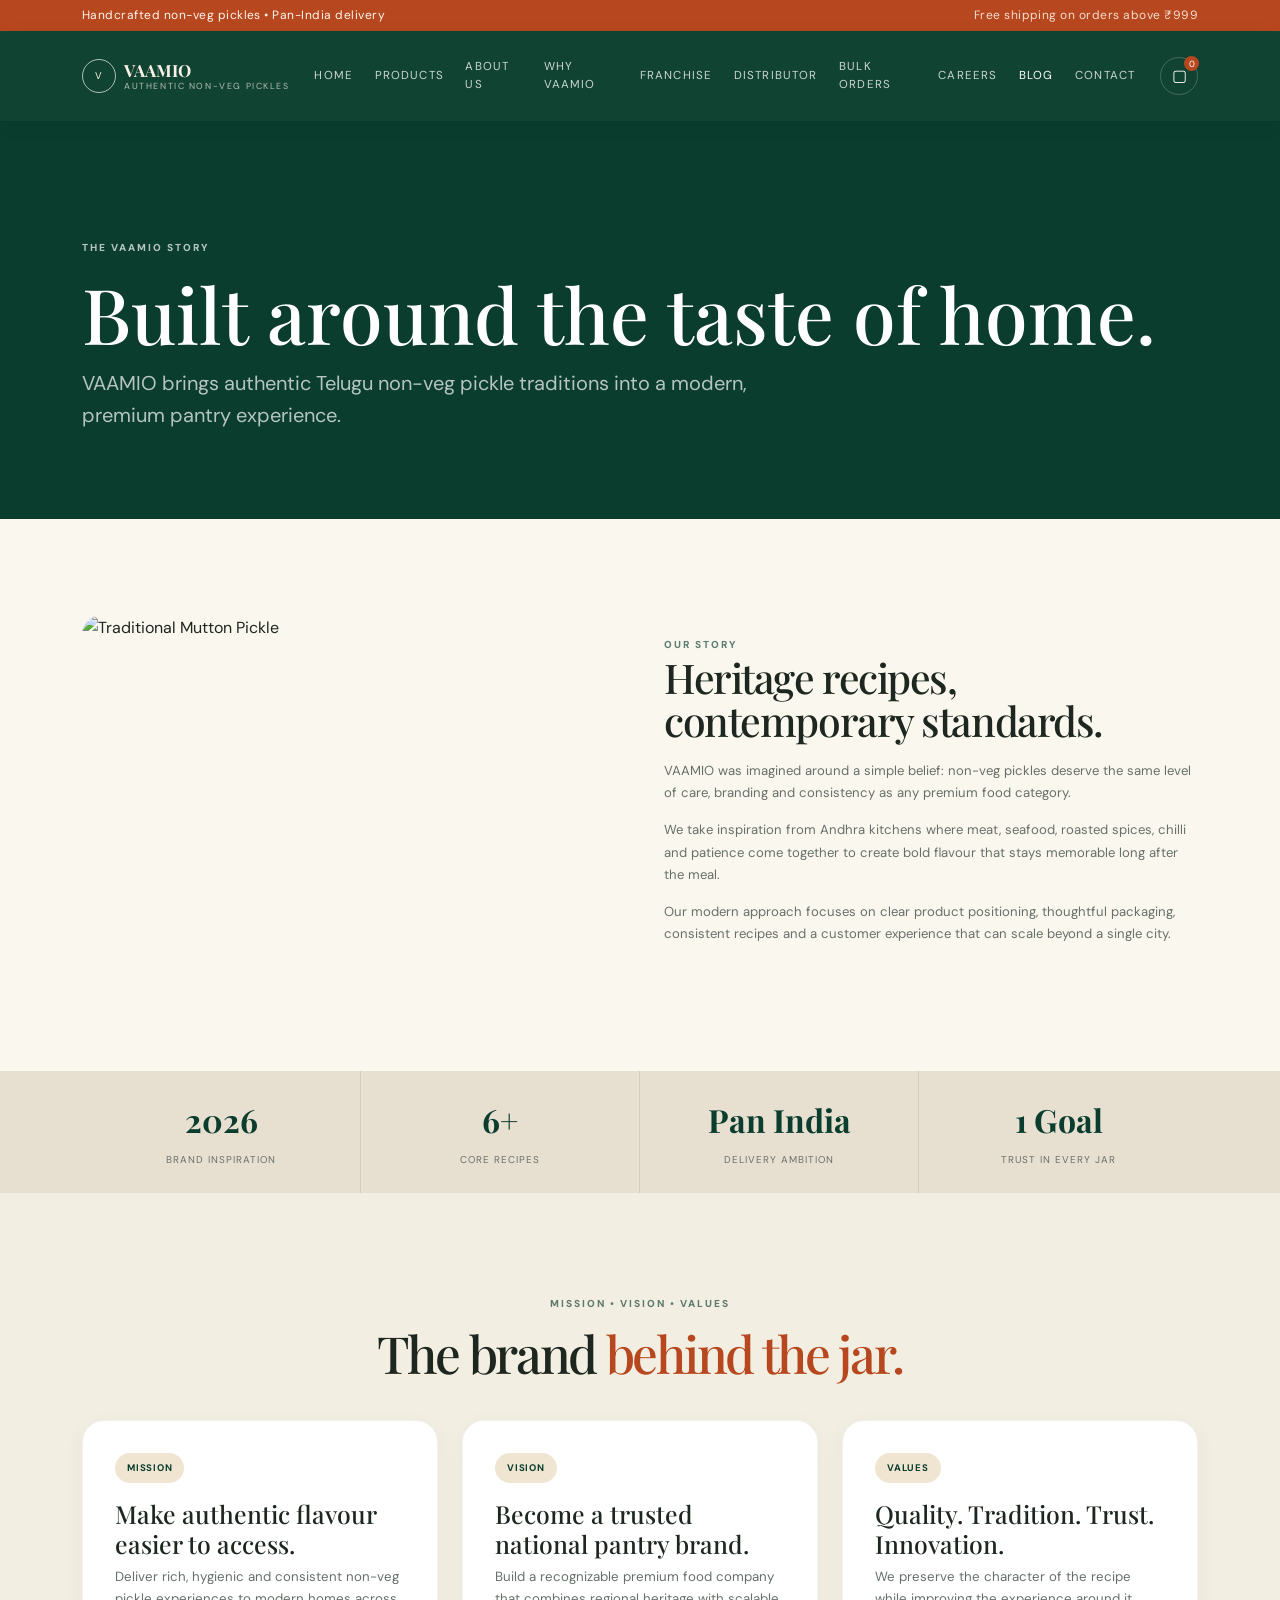
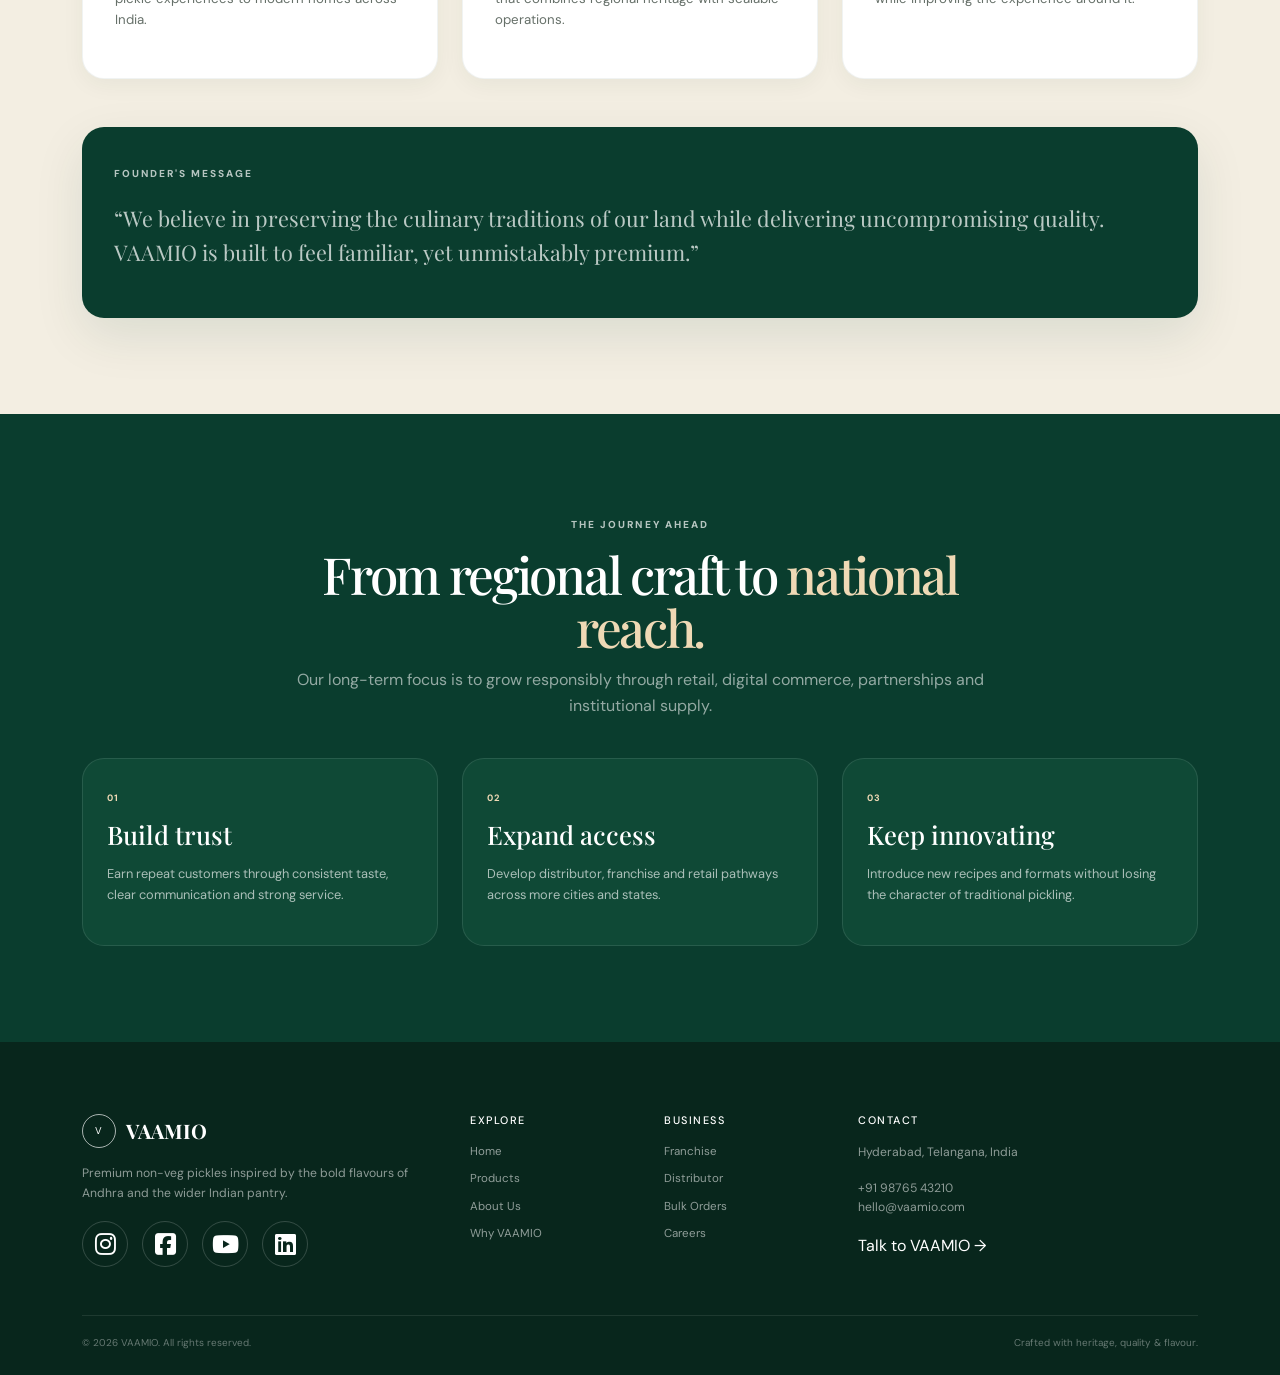
==== About us/About.html @ f15ac4fd "Initial Files" ====
<!DOCTYPE html>
<html lang="en">
    <head>
        <meta charset="UTF-8">
        <meta name="viewport" content="width=device-width, initial-scale=1.0">
        <meta name="description" content="Learn about VAAMIO, its Andhra-inspired non-veg pickle philosophy and brand journey.">
        <meta name="theme-color" content="#0a3d2e">
        <title>
            About VAAMIO | Our Story
        </title>
        <link href="https://cdn.jsdelivr.net/npm/bootstrap@5.3.3/dist/css/bootstrap.min.css" rel="stylesheet">
        <link href="https://fonts.googleapis.com/css2?family=DM+Sans:wght@400;500;600;700&family=Playfair+Display:wght@500;600;700&display=swap" rel="stylesheet">
        <link rel="stylesheet"href="https://cdnjs.cloudflare.com/ajax/libs/font-awesome/6.5.2/css/all.min.css">
        <link rel="stylesheet" href="About.css">
        <link rel="stylesheet" href="https://cdnjs.cloudflare.com/ajax/libs/font-awesome/6.5.2/css/all.min.css">
    </head>
    <body>
        <div class="announcement-bar">
            <div class="container d-flex justify-content-between align-items-center gap-3 flex-wrap">
                <span>
                    Handcrafted non-veg pickles • Pan-India delivery
                </span>
                <span class="announcement-right">
                    Free shipping on orders above ₹999
                </span>
            </div>
        </div>
        <header class="site-header sticky-top">
            <nav class="navbar navbar-expand-xl navbar-dark">
                <div class="container py-2">
                    <a class="navbar-brand d-flex align-items-center gap-2" href="/index.html">
                        <span class="brand-mark">
                            V
                        </span>
                        <span>
                            <strong>
                                VAAMIO
                            </strong>
                            <small>
                                Authentic Non-Veg Pickles
                            </small>
                        </span>
                    </a>
                    <button class="navbar-toggler" type="button" data-bs-toggle="collapse" data-bs-target="#mainNav">
                        <span class="navbar-toggler-icon">
                        </span>
                    </button>
                    <div class="collapse navbar-collapse" id="mainNav">
                        <ul class="navbar-nav ms-auto align-items-xl-center gap-xl-1">
                            <li class="nav-item">
                                <a class="nav-link " href="/index.html">
                                    Home
                                </a>
                            </li>
                            <li class="nav-item">
                                <a class="nav-link " href="/Products/Products.html">
                                    Products
                                </a>
                            </li>
                            <li class="nav-item">
                                <a class="nav-link " href="/About us/About.html">
                                    About Us
                                </a>
                            </li>
                            <li class="nav-item">
                                <a class="nav-link " href="/Why-vaamio/Why-vaamio.html">
                                    Why VAAMIO
                                </a>
                            </li>
                            <li class="nav-item">
                                <a class="nav-link " href="/Franchise/Franchise.html">
                                    Franchise
                                </a>
                            </li>
                            <li class="nav-item">
                                <a class="nav-link " href="/Distributor/Distributor.html">
                                    Distributor
                                </a>
                            </li>
                            <li class="nav-item">
                                <a class="nav-link " href="/Bulk orders/Bulk orders.html">
                                    Bulk Orders
                                </a>
                            </li>
                            <li class="nav-item">
                                <a class="nav-link " href="/Carrers/Carrers.html">
                                    Careers
                                </a>
                            </li>
                            <li class="nav-item">
                                <a class="nav-link active" href="/Blog/Blog.html">
                                    Blog
                                </a>
                            </li>
                            <li class="nav-item">
                                <a class="nav-link " href="/Contact/Contact.html">
                                    Contact
                                </a>
                            </li>
                             <!--
                            <li class="nav-item">
                                <a class="nav-link " href="faq.html">
                                    FAQ
                                </a>
                            </li>-->
                        </ul>
                        <div class="nav-actions ms-xl-3 mt-3 mt-xl-0 d-flex align-items-center gap-2">
                           <!--
                            <button class="icon-btn" aria-label="Search" data-bs-toggle="modal" data-bs-target="#searchModal">
                                ⌕
                            </button>-->
                            <button class="icon-btn cart-btn" aria-label="Cart" data-bs-toggle="offcanvas" data-bs-target="#cartCanvas">
                                ▢
                                <span id="cartCount">
                                    0
                                </span>
                            </button>
                        </div>
                    </div>
                </div>
            </nav>
        </header>
        <main>
            <section class="page-hero">
                <div class="container">
                    <span class="eyebrow">
                        THE VAAMIO STORY
                    </span>
                    <h1 class="mt-3">
                        Built around the taste of home.
                    </h1>
                    <p class="mt-3 fs-5">
                        VAAMIO brings authentic Telugu non-veg pickle traditions into a modern, premium pantry experience.
                    </p>
                </div>
            </section>
            <section class="section-shell light-section">
                <div class="container">
                    <div class="row g-5 align-items-center">
                      <div class="col-lg-6 story-image">
                            <img src="mutton pickle.png" alt="Traditional Mutton Pickle" loading="lazy" onerror="this.src='https://placehold.co/800x800/e8dfce/0a3d2e?text=Traditional+Mutton+Pickle';">
                        </div>
                        <div class="col-lg-6 story-copy">
                            <span class="eyebrow dark">
                                OUR STORY
                            </span>
                            <h3>
                                Heritage recipes, contemporary standards.
                            </h3>
                            <p>
                                VAAMIO was imagined around a simple belief: non-veg pickles deserve the same level of care, branding and consistency as any premium food category.
                            </p>
                            <p>
                                We take inspiration from Andhra kitchens where meat, seafood, roasted spices, chilli and patience come together to create bold flavour that stays memorable long after the meal.
                            </p>
                            <p>
                                Our modern approach focuses on clear product positioning, thoughtful packaging, consistent recipes and a customer experience that can scale beyond a single city.
                            </p>
                        </div>
                    </div>
                </div>
            </section>
            <section class="stat-strip">
                <div class="container">
                    <div class="row g-0">
                        <div class="col-md-3 stat-box">
                            <strong>
                                2026
                            </strong>
                            <span>
                                Brand inspiration
                            </span>
                        </div>
                        <div class="col-md-3 stat-box">
                            <strong>
                                6+
                            </strong>
                            <span>
                                Core recipes
                            </span>
                        </div>
                        <div class="col-md-3 stat-box">
                            <strong>
                                Pan India
                            </strong>
                            <span>
                                Delivery ambition
                            </span>
                        </div>
                        <div class="col-md-3 stat-box">
                            <strong>
                                1 Goal
                            </strong>
                            <span>
                                Trust in every jar
                            </span>
                        </div>
                    </div>
                </div>
            </section>
            <section class="section-shell">
                <div class="container">
                    <div class="section-heading text-center">
                        <span class="eyebrow dark">
                            MISSION • VISION • VALUES
                        </span>
                        <h2>
                            The brand
                            <span>
                                behind the jar.
                            </span>
                        </h2>
                    </div>
                    <div class="row g-4">
                        <div class="col-lg-4">
                            <article class="info-card">
                                <span class="badge-soft">
                                    MISSION
                                </span>
                                <h3 class="mt-3">
                                    Make authentic flavour easier to access.
                                </h3>
                                <p>
                                    Deliver rich, hygienic and consistent non-veg pickle experiences to modern homes across India.
                                </p>
                            </article>
                        </div>
                        <div class="col-lg-4">
                            <article class="info-card">
                                <span class="badge-soft">
                                    VISION
                                </span>
                                <h3 class="mt-3">
                                    Become a trusted national pantry brand.
                                </h3>
                                <p>
                                    Build a recognizable premium food company that combines regional heritage with scalable operations.
                                </p>
                            </article>
                        </div>
                        <div class="col-lg-4">
                            <article class="info-card">
                                <span class="badge-soft">
                                    VALUES
                                </span>
                                <h3 class="mt-3">
                                    Quality. Tradition. Trust. Innovation.
                                </h3>
                                <p>
                                    We preserve the character of the recipe while improving the experience around it.
                                </p>
                            </article>
                        </div>
                    </div>
                    <div class="quote-card mt-5">
                        <span class="eyebrow">
                            FOUNDER'S MESSAGE
                        </span>
                        <p class="mt-3">
                            “We believe in preserving the culinary traditions of our land while delivering uncompromising quality. VAAMIO is built to feel familiar, yet unmistakably premium.”
                        </p>
                    </div>
                </div>
            </section>
            <section class="journal-section">
                <div class="container">
                    <div class="section-heading text-center light-heading">
                        <span class="eyebrow">
                            THE JOURNEY AHEAD
                        </span>
                        <h2>
                            From regional craft to
                            <span>
                                national reach.
                            </span>
                        </h2>
                        <p>
                            Our long-term focus is to grow responsibly through retail, digital commerce, partnerships and institutional supply.
                        </p>
                    </div>
                    <div class="row g-4">
                        <div class="col-md-4">
                            <article class="journal-card p-4">
                                <span>
                                    01
                                </span>
                                <h3>
                                    Build trust
                                </h3>
                                <p>
                                    Earn repeat customers through consistent taste, clear communication and strong service.
                                </p>
                            </article>
                        </div>
                        <div class="col-md-4">
                            <article class="journal-card p-4">
                                <span>
                                    02
                                </span>
                                <h3>
                                    Expand access
                                </h3>
                                <p>
                                    Develop distributor, franchise and retail pathways across more cities and states.
                                </p>
                            </article>
                        </div>
                        <div class="col-md-4">
                            <article class="journal-card p-4">
                                <span>
                                    03
                                </span>
                                <h3>
                                    Keep innovating
                                </h3>
                                <p>
                                    Introduce new recipes and formats without losing the character of traditional pickling.
                                </p>
                            </article>
                        </div>
                    </div>
                </div>
            </section>
        </main>
        <footer class="site-footer">
            <div class="container">
                <div class="row g-5">
                    <div class="col-lg-4">
                        <a class="footer-brand" href="/index.html">
                            <span class="brand-mark">
                                V
                            </span>
                            <strong>
                                VAAMIO
                            </strong>
                        </a>
                        <p class="mt-3">
                            Premium non-veg pickles inspired by the bold flavours of Andhra and the wider Indian pantry.
                        </p>
                        <div class="social-links">
                          <a href="#" aria-label="Instagram">
                             <i class="fa-brands fa-instagram"></i>
                           </a>

                          <a href="#" aria-label="Facebook">
                             <i class="fa-brands fa-square-facebook"></i>
                          </a>

                          <a href="#" aria-label="YouTube">
                             <i class="fa-brands fa-youtube"></i>
                          </a>
                           <a href="#" aria-label="LinkedIn">
                              <i class="fa-brands fa-linkedin"></i>
                          </a>
                     </div>
                  </div>
                    <div class="col-6 col-lg-2">
                        <h5>
                            Explore
                        </h5>
                        <div class="footer-links">
                            <a href="/index.html">
                                Home
                            </a>
                            <a href="/Products/Products.html">
                                Products
                            </a>
                            <a href="/About us/About.html">
                                About Us
                            </a>
                            <a href="/Why-vaamio/Why-vaamio.html">
                                Why VAAMIO
                            </a>
                        </div>
                    </div>
                    <div class="col-6 col-lg-2">
                        <h5>
                            Business
                        </h5>
                        <div class="footer-links">
                            <a href="/Franchise/Franchise.html">
                                Franchise
                            </a>
                            <a href="/Distributor/Distributor.html">
                                Distributor
                            </a>
                            <a href="/Bulk orders/Bulk orders.html">
                                Bulk Orders
                            </a>
                            <a href="/Carrers/Carrers.html">
                                Careers
                            </a>
                        </div>
                    </div>
                    <div class="col-lg-4">
                        <h5>
                            Contact
                        </h5>
                        <p>
                            Hyderabad, Telangana, India
                        </p>
                        <p>
                            +91 98765 43210
                            <br>
                            hello@vaamio.com
                        </p>
                        <a class="text-link" href="/Contact/Contact.html">
                            Talk to VAAMIO →
                        </a>
                    </div>
                </div>
                <div class="footer-bottom d-flex flex-column flex-md-row justify-content-between gap-2 mt-5">
                    <span>
                        © 2026 VAAMIO. All rights reserved.
                    </span>
                    <span>
                        Crafted with heritage, quality & flavour.
                    </span>
                </div>
            </div>
        </footer>
        <div class="modal fade" id="searchModal" tabindex="-1">
            <div class="modal-dialog modal-dialog-centered">
                <div class="modal-content search-modal">
                    <div class="modal-header border-0">
                        <h5 class="modal-title">
                            Search VAAMIO
                        </h5>
                        <button type="button" class="btn-close" data-bs-dismiss="modal">
                        </button>
                    </div>
                    <div class="modal-body pt-0">
                        <input id="searchInput" class="form-control search-input" type="search" placeholder="Try chicken, prawn, mutton...">
                        <div class="search-hints">
                            <button data-search="chicken">
                                Chicken
                            </button>
                            <button data-search="prawn">
                                Prawn
                            </button>
                            <button data-search="mutton">
                                Mutton
                            </button>
                            <button data-search="fish">
                                Fish
                            </button>
                        </div>
                    </div>
                </div>
            </div>
        </div>
        <div class="offcanvas offcanvas-end cart-canvas" tabindex="-1" id="cartCanvas">
            <div class="offcanvas-header">
                <h5>
                    Your cart
                </h5>
                <button type="button" class="btn-close" data-bs-dismiss="offcanvas">
                </button>
            </div>
            <div class="offcanvas-body d-flex flex-column">
                <div id="cartItems" class="cart-items">
                    <div class="empty-cart">
                        Your cart is waiting for its first jar.
                    </div>
                </div>
                <div class="mt-auto pt-4 border-top">
                    <div class="d-flex justify-content-between mb-3">
                        <strong>
                            Subtotal
                        </strong>
                        <strong id="cartTotal">
                            ₹0
                        </strong>
                    </div>
                    <button class="btn btn-dark-green w-100" id="checkoutBtn">
                        Proceed to checkout
                    </button>
                </div>
            </div>
        </div>
        <div class="toast-container position-fixed bottom-0 end-0 p-3">
            <div id="siteToast" class="toast align-items-center border-0">
                <div class="d-flex">
                    <div class="toast-body">
                        Added to cart.
                    </div>
                    <button type="button" class="btn-close me-2 m-auto" data-bs-dismiss="toast">
                    </button>
                </div>
            </div>
        </div>
        <script src="https://cdn.jsdelivr.net/npm/bootstrap@5.3.3/dist/js/bootstrap.bundle.min.js">
        </script>
        <script src="site.js">
        </script>
    </body>
</html>
---- About us/About.css ----
:root {
    --forest: #073d2d;
    --forest2: #0b503d;
    --green: #0a3d2e;
    --green-2: #083324;
    --cream: #f3eee2;
    --paper: #faf7ef;
    --orange: #d46a3b;
    --rust: #b7471e;
    --ink: #1d271f;
    --muted: #68706a;
    --line: rgba(10, 61, 46, .14);
    --white: #fff;
    --shadow: 0 18px 50px rgba(10, 61, 46, .10);
}

/* =========================================================
   GLOBAL
========================================================= */

html {
    width: 100%;
    min-height: 100%;
    margin: 0;
    padding: 0;
    box-sizing: border-box;
    scroll-behavior: smooth;
}

*,
*::before,
*::after {
    box-sizing: inherit;
}

body {
    width: 100%;
    min-height: 100vh;
    margin: 0;
    padding: 0;

    font-family: 'DM Sans', sans-serif;

    background: var(--cream);
    color: var(--ink);

    line-height: 1.6;

    overflow-x: hidden;

    -webkit-user-select: none;
    -moz-user-select: none;
    -ms-user-select: none;
    user-select: none;
}

a {
    color: inherit;
    text-decoration: none;
}

img {
    display: block;
    max-width: 100%;
    -webkit-user-drag: none;
}

/* Keep form fields usable */

input,
textarea,
select,
[contenteditable="true"] {
    -webkit-user-select: text !important;
    -moz-user-select: text !important;
    -ms-user-select: text !important;
    user-select: text !important;
}

/* =========================================================
   ANNOUNCEMENT BAR
========================================================= */

.announcement-bar {
    background: var(--rust);
    color: #fff8ef;

    font-size: .75rem;
    letter-spacing: .04em;

    padding: .38rem 0;
}

.announcement-right {
    opacity: .85;
}

/* =========================================================
   HEADER
========================================================= */

.site-header {
    background: rgba(10, 61, 46, .97);

    backdrop-filter: blur(14px);

    box-shadow: 0 5px 20px rgba(0, 0, 0, .05);
}

.navbar {
    background: transparent;
}

.navbar-brand {
    color: #f8f2e6 !important;
    line-height: 1;
}

.navbar-brand strong {
    display: block;

    font-family: 'Playfair Display', serif;
    font-size: 1.05rem;
}

.navbar-brand small {
    display: block;

    margin-top: 3px;

    font-size: .55rem;
    letter-spacing: .18em;

    text-transform: uppercase;

    opacity: .7;
}

.brand-mark {
    width: 34px;
    height: 34px;

    display: grid;
    place-items: center;

    border: 1px solid rgba(255, 255, 255, .65);
    border-radius: 50%;

    font-size: .62rem;
    letter-spacing: .08em;
}

.nav-link {
    color: rgba(255, 255, 255, .78) !important;

    font-size: .72rem;

    text-transform: uppercase;
    letter-spacing: .1em;

    padding: .65rem .55rem !important;
}

.nav-link:hover,
.nav-link.active {
    color: #fff !important;
}

.nav-actions .icon-btn {
    width: 38px;
    height: 38px;

    position: relative;

    border: 1px solid rgba(255, 255, 255, .2);
    border-radius: 50%;

    background: transparent;
    color: #fff;

    cursor: pointer;
}

.cart-btn span {
    min-width: 15px;
    height: 15px;

    position: absolute;
    top: -2px;
    right: -2px;

    display: grid;
    place-items: center;

    border-radius: 50%;

    background: var(--rust);
    color: #fff;

    font-size: .56rem;
}

/* =========================================================
   PAGE HERO
========================================================= */

.page-hero {
    background: var(--green);
    color: #fff;

    padding: 7rem 0 4.5rem;
}

.page-hero h1 {
    font-family: 'Playfair Display', serif;

    font-size: clamp(3rem, 6vw, 5.5rem);

    line-height: 1;
}

.page-hero p {
    max-width: 720px;

    color: rgba(255, 255, 255, .7);
}

/* =========================================================
   COMMON EYEBROW
========================================================= */

.eyebrow {
    font-size: .63rem;
    font-weight: 800;

    letter-spacing: .2em;

    text-transform: uppercase;

    opacity: .7;
}

.eyebrow.dark {
    color: var(--green);
    opacity: .65;
}

/* =========================================================
   GENERAL SECTIONS
========================================================= */

.section-shell {
    padding: 6rem 0;
}

.light-section {
    background: var(--paper);
}

.section-heading {
    max-width: 760px;

    margin: 0 auto 2.5rem;
}

.section-heading h2 {
    margin: .75rem 0;

    font-family: 'Playfair Display', serif;

    font-size: clamp(2.5rem, 4vw, 4.1rem);

    line-height: 1.05;
    letter-spacing: -.045em;
}

.section-heading h2 span {
    color: var(--rust);
}

/* =========================================================
   STORY SECTION
========================================================= */

.story-image {
    display: flex;
    align-items: center;
    justify-content: flex-start;
}

.story-image img {
    display: block;

    width: 100%;
    max-width: 340px;

    height: 360px;

    border-radius: 20px;

    object-fit: cover;
    object-position: center;
}

.story-copy {
    min-width: 0;
}

.story-copy h3 {
    max-width: 620px;

    margin: 0 0 18px;

    font-family: 'Playfair Display', serif;

    font-size: clamp(2.2rem, 3.2vw, 3.1rem);

    line-height: 1.05;

    letter-spacing: -.035em;

    overflow-wrap: normal;
    word-break: normal;
}

.story-copy p {
    max-width: 620px;

    margin: 0 0 15px;

    color: #667069;

    font-size: .82rem;

    line-height: 1.7;
}

/* =========================================================
   STAT STRIP
========================================================= */

.stat-strip {
    background: #e7dfd0;
}

.stat-box {
    padding: 1.4rem;

    text-align: center;

    border-right: 1px solid rgba(10, 61, 46, .1);
}

.stat-box:last-child {
    border-right: 0;
}

.stat-box strong {
    display: block;

    font-family: 'Playfair Display', serif;

    font-size: 2rem;

    color: var(--green);
}

.stat-box span {
    font-size: .62rem;

    color: var(--muted);

    text-transform: uppercase;

    letter-spacing: .1em;
}

/* =========================================================
   INFO CARDS
========================================================= */

.info-card {
    height: 100%;

    padding: 2rem;

    background: #fff;

    border: 1px solid rgba(10, 61, 46, .06);
    border-radius: 22px;

    box-shadow: 0 6px 22px rgba(10, 61, 46, .05);
}

.info-card h3 {
    font-family: 'Playfair Display', serif;

    font-size: 1.55rem;
}

.info-card p {
    color: #667069;

    font-size: .83rem;
}

/* =========================================================
   BADGE
========================================================= */

.badge-soft {
    display: inline-block;

    padding: .45rem .75rem;

    background: #efe5d1;
    color: var(--green);

    border-radius: 999px;

    font-size: .6rem;
    font-weight: 700;

    letter-spacing: .08em;
}

/* =========================================================
   FOUNDER QUOTE
========================================================= */

.quote-card {
    padding: 2rem;

    background: var(--green);
    color: #fff;

    border-radius: 22px;

    box-shadow: var(--shadow);
}

.quote-card p {
    color: rgba(255, 255, 255, .72);

    font-family: 'Playfair Display', serif;

    font-size: 1.35rem;
}

/* =========================================================
   JOURNEY SECTION
========================================================= */

.journal-section {
    padding: 6rem 0;

    background: var(--green);
    color: #fff;
}

.light-heading p {
    color: rgba(255, 255, 255, .56);
}

.light-heading h2 span {
    color: #efd9b5;
}

.journal-card {
    height: 100%;

    background: #0f4936;

    border: 1px solid rgba(255, 255, 255, .1);
    border-radius: 22px;

    overflow: hidden;
}

.journal-card h3 {
    margin: .7rem 0 1rem;

    font-family: 'Playfair Display', serif;

    font-size: 1.6rem;
    line-height: 1.1;
}

.journal-card p {
    color: rgba(255, 255, 255, .65);

    font-size: .8rem;
}

.journal-card > span {
    color: #efd9b5;

    font-size: .58rem;
    font-weight: 700;

    letter-spacing: .14em;
}

/* =========================================================
   FOOTER
========================================================= */

.site-footer {
    background: #08261c;
    color: #fff;

    padding: 4.5rem 0 1.5rem;
}

.footer-brand {
    display: inline-flex;
    align-items: center;

    gap: .6rem;
}

.footer-brand strong {
    font-family: 'Playfair Display', serif;
    font-size: 1.25rem;
}

.site-footer p {
    max-width: 370px;

    color: rgba(255, 255, 255, .54);

    font-size: .76rem;
}

.site-footer h5 {
    margin-bottom: 1rem;

    font-size: .68rem;

    letter-spacing: .14em;

    text-transform: uppercase;
}

.site-footer .footer-links a {
    display: block;

    margin: .55rem 0;

    color: rgba(255, 255, 255, .55);

    font-size: .72rem;
}

.social-links {
    display: flex;
    align-items: center;

    gap: 14px;

    margin-top: 18px;
}

.social-links a {
    width: 46px;
    height: 46px;

    display: flex;
    align-items: center;
    justify-content: center;

    border: 1px solid rgba(255, 255, 255, .18);
    border-radius: 50%;

    background: transparent;
    color: #fff;

    font-size: 24px;

    transition: all .25s ease;
}

.social-links a:hover {
    background: #f2dcb8;
    border-color: #f2dcb8;

    color: #0a3d2e;

    transform: translateY(-3px);
}

.footer-bottom {
    border-top: 1px solid rgba(255, 255, 255, .09);

    padding-top: 1.2rem;

    color: rgba(255, 255, 255, .38);

    font-size: .62rem;
}

/* =========================================================
   SEARCH MODAL
========================================================= */

.search-modal {
    background: var(--paper);
    color: var(--green);
}

.search-input {
    height: 55px;

    border: 1px solid var(--line);
    border-radius: 16px;

    background: #fff;

    font-size: .8rem;
}

.search-hints {
    display: flex;
    flex-wrap: wrap;

    gap: .5rem;

    margin-top: 1rem;
}

.search-hints button {
    padding: .5rem .8rem;

    border: 1px solid var(--line);
    border-radius: 999px;

    background: transparent;
    color: var(--green);

    font-size: .65rem;

    cursor: pointer;
}

/* =========================================================
   CART
========================================================= */

.cart-canvas {
    background: var(--paper);
    color: var(--green);
}

.cart-items {
    display: grid;
    gap: .75rem;
}

.cart-line {
    display: flex;
    align-items: center;
    justify-content: space-between;

    gap: 1rem;

    padding: .8rem;

    background: #eee7d9;

    border-radius: 14px;
}

.cart-line small {
    display: block;

    color: #8d948e;

    font-size: .6rem;
}

.remove-line {
    border: 0;

    background: none;
    color: var(--rust);

    font-size: .6rem;

    cursor: pointer;
}

.empty-cart {
    padding: 2rem 1rem;

    border: 1px dashed var(--line);
    border-radius: 16px;

    color: #89918b;

    font-size: .75rem;

    text-align: center;
}

/* =========================================================
   TOAST
========================================================= */

.toast {
    background: var(--green);
    color: #fff;
}

/* =========================================================
   FORM CONTROLS
   Needed by shared site elements
========================================================= */

.form-control,
.form-select {
    border: 1px solid var(--line);
    border-radius: 14px;

    padding: .85rem 1rem;
}

.form-control:focus,
.form-select:focus {
    border-color: var(--green);

    box-shadow: 0 0 0 .2rem rgba(10, 61, 46, .1);
}

/* =========================================================
   TABLET
========================================================= */

@media (max-width: 1199.98px) {

    .navbar .container {
        padding-left: 20px;
        padding-right: 20px;
    }

    .navbar-nav {
        padding-top: 1rem;
    }

    .nav-actions {
        padding-bottom: 1rem;
    }

    .story-image {
        justify-content: center;
    }

    .story-image img {
        max-width: 280px;
        height: 320px;
    }

    .story-copy h3 {
        font-size: 2.2rem;
    }

    .story-copy p {
        font-size: .76rem;
        line-height: 1.6;
    }

    .journal-section,
    .section-shell {
        padding: 5rem 0;
    }
}

/* =========================================================
   TABLET / SMALL TABLET
========================================================= */

@media (min-width: 768px) and (max-width: 850px) {

    .story-image img {
        max-width: 220px;
        height: 260px;
    }

    .story-copy h3 {
        font-size: 1.75rem;
        line-height: 1.07;
        margin-bottom: 12px;
    }

    .story-copy p {
        font-size: .64rem;
        line-height: 1.5;
    }
}

/* =========================================================
   MOBILE
========================================================= */

@media (max-width: 767.98px) {

    .container {
        width: 100%;
        max-width: 100%;

        padding-left: 18px;
        padding-right: 18px;
    }

    /* HEADER */

    .announcement-bar {
        padding: .55rem 0;

        font-size: .64rem;

        text-align: center;
    }

    .announcement-bar .container {
        justify-content: center !important;

        gap: .2rem !important;
    }

    .announcement-right {
        width: 100%;
    }

    .navbar .container {
        padding-left: 18px;
        padding-right: 18px;
    }

    .navbar-brand small {
        font-size: .48rem;
    }

    .navbar-toggler {
        padding: .35rem .5rem;
    }

    .navbar-collapse {
        width: 100%;
    }

    .navbar-nav {
        width: 100%;
        gap: 0 !important;
    }

    .nav-item {
        width: 100%;
    }

    .nav-link {
        display: block;

        padding: .65rem 0 !important;

        border-bottom: 1px solid rgba(255, 255, 255, .07);
    }

    .nav-actions {
        width: 100%;

        padding-bottom: 1rem;

        justify-content: flex-start;
    }

    /* PAGE HERO */

    .page-hero {
        padding: 5rem 0 3.5rem;
    }

    .page-hero h1 {
        font-size: clamp(2.4rem, 10vw, 4rem);
    }

    .page-hero p {
        font-size: .9rem !important;
        line-height: 1.6;
    }

    /* SECTION */

    .section-shell,
    .journal-section {
        padding: 4rem 0;
    }

    .section-heading {
        margin-bottom: 2rem;
    }

    .section-heading h2 {
        font-size: clamp(2.2rem, 10vw, 3.2rem);
    }

    /* STORY */

    .section-shell.light-section
    > .container
    > .row.g-5.align-items-center {

        display: grid !important;

        grid-template-columns: 34% minmax(0, 66%) !important;

        column-gap: 12px !important;

        align-items: center !important;

        width: 100% !important;

        margin: 0 !important;

        padding: 0 !important;

        --bs-gutter-x: 0 !important;
        --bs-gutter-y: 0 !important;
    }

    .section-shell.light-section
    > .container
    > .row.g-5.align-items-center
    > .story-image {

        width: 100% !important;
        max-width: 100% !important;

        padding: 0 !important;
        margin: 0 !important;

        display: flex !important;

        align-items: center !important;
        justify-content: flex-start !important;
    }

    .section-shell.light-section
    .story-image img {

        width: 100% !important;

        max-width: 115px !important;

        height: 135px !important;

        margin: 0 !important;

        border-radius: 12px !important;

        object-fit: cover !important;
    }

    .section-shell.light-section
    > .container
    > .row.g-5.align-items-center
    > .story-copy {

        width: 100% !important;
        max-width: 100% !important;

        min-width: 0 !important;

        padding: 0 !important;
        margin: 0 !important;

        overflow: hidden !important;
    }

    .section-shell.light-section
    .story-copy .eyebrow {

        font-size: .42rem !important;

        margin-bottom: 5px !important;
    }

    .section-shell.light-section
    .story-copy h3 {

        width: 100% !important;
        max-width: 100% !important;

        margin: 0 0 7px !important;

        font-size: 1.1rem !important;
        line-height: 1.05 !important;
    }

    .section-shell.light-section
    .story-copy p {

        width: 100% !important;
        max-width: 100% !important;

        margin: 0 0 6px !important;

        font-size: .48rem !important;
        line-height: 1.4 !important;
    }

    /* STATS */

    .stat-box {
        padding: 1rem .5rem;
    }

    .stat-box strong {
        font-size: 1.4rem;
    }

    .stat-box span {
        font-size: .5rem;
    }

    /* CARDS */

    .info-card {
        padding: 1.4rem;
    }

    .info-card h3 {
        font-size: 1.3rem;
    }

    .info-card p {
        font-size: .76rem;
    }

    /* QUOTE */

    .quote-card {
        padding: 1.5rem;
    }

    .quote-card p {
        font-size: 1.05rem;
        line-height: 1.5;
    }

    /* JOURNEY */

    .journal-card {
        padding: 1.4rem !important;
    }

    .journal-card h3 {
        font-size: 1.35rem;
    }

    .journal-card p {
        font-size: .75rem;
        line-height: 1.55;
    }

    /* FOOTER */

    .site-footer {
        padding: 3.5rem 0 1.5rem;
    }

    .footer-bottom {
        text-align: center;
    }
}

/* =========================================================
   SMALL MOBILE
========================================================= */

@media (max-width: 480px) {

    .container {
        padding-left: 16px;
        padding-right: 16px;
    }

    .brand-mark {
        width: 30px;
        height: 30px;
    }

    .navbar-brand strong {
        font-size: .95rem;
    }

    .navbar-brand small {
        font-size: .42rem;
        letter-spacing: .14em;
    }

    /* STORY */

    .section-shell.light-section
    > .container
    > .row.g-5.align-items-center {

        grid-template-columns: 35% minmax(0, 65%) !important;

        column-gap: 9px !important;
    }

    .section-shell.light-section
    .story-image img {

        max-width: 105px !important;

        height: 125px !important;
    }

    .section-shell.light-section
    .story-copy h3 {

        font-size: 1.05rem !important;
    }

    .section-shell.light-section
    .story-copy p {

        font-size: .46rem !important;
    }

    /* SOCIAL */

    .social-links a {
        width: 40px;
        height: 40px;

        font-size: 20px;
    }

    /* FOOTER */

    .footer-bottom {
        font-size: .58rem;
    }
}

/* =========================================================
   EXTRA SMALL
========================================================= */

@media (max-width: 360px) {

    .container {
        padding-left: 12px;
        padding-right: 12px;
    }

    .section-shell.light-section
    > .container
    > .row.g-5.align-items-center {

        grid-template-columns: 34% minmax(0, 66%) !important;

        column-gap: 7px !important;
    }

    .section-shell.light-section
    .story-image img {

        max-width: 95px !important;

        height: 112px !important;
    }

    .section-shell.light-section
    .story-copy h3 {

        font-size: 1rem !important;
    }

    .section-shell.light-section
    .story-copy p {

        font-size: .44rem !important;
    }

    .stat-box strong {
        font-size: 1.2rem;
    }

    .stat-box span {
        font-size: .46rem;
    }
}
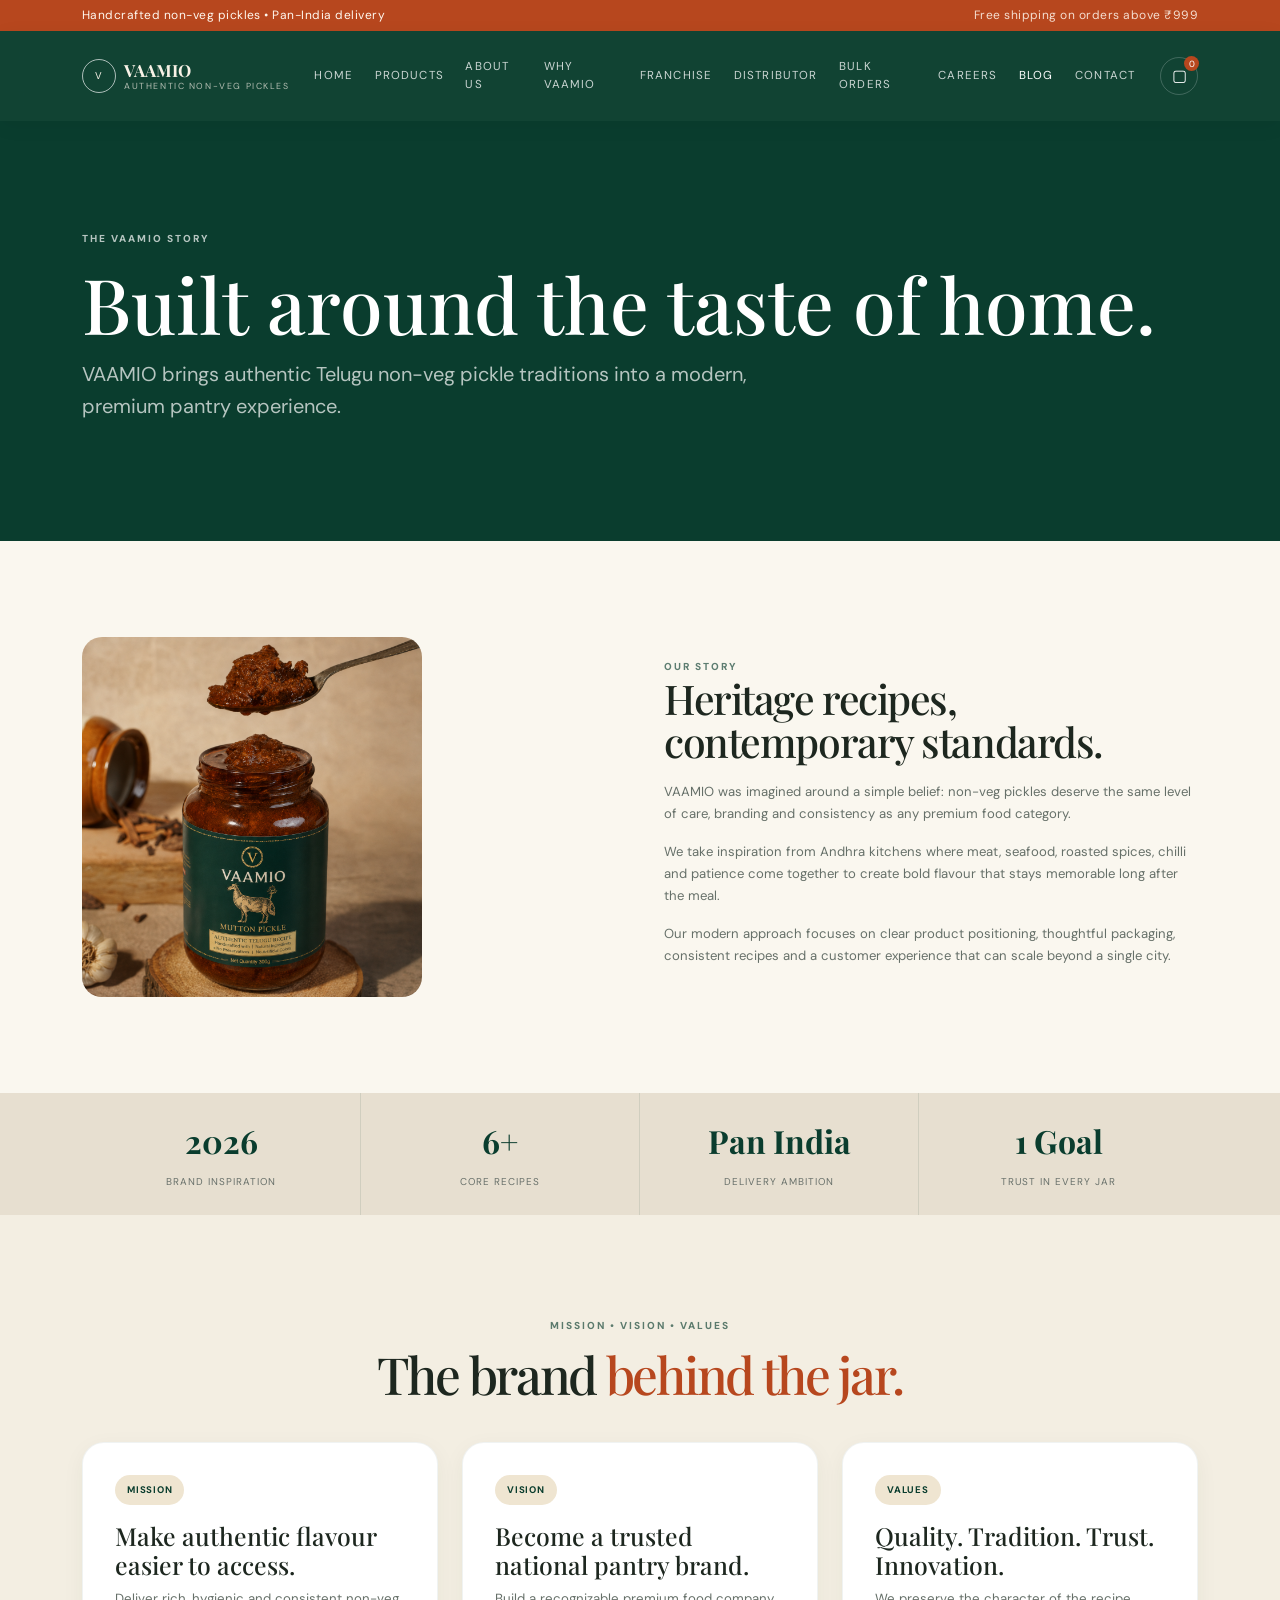
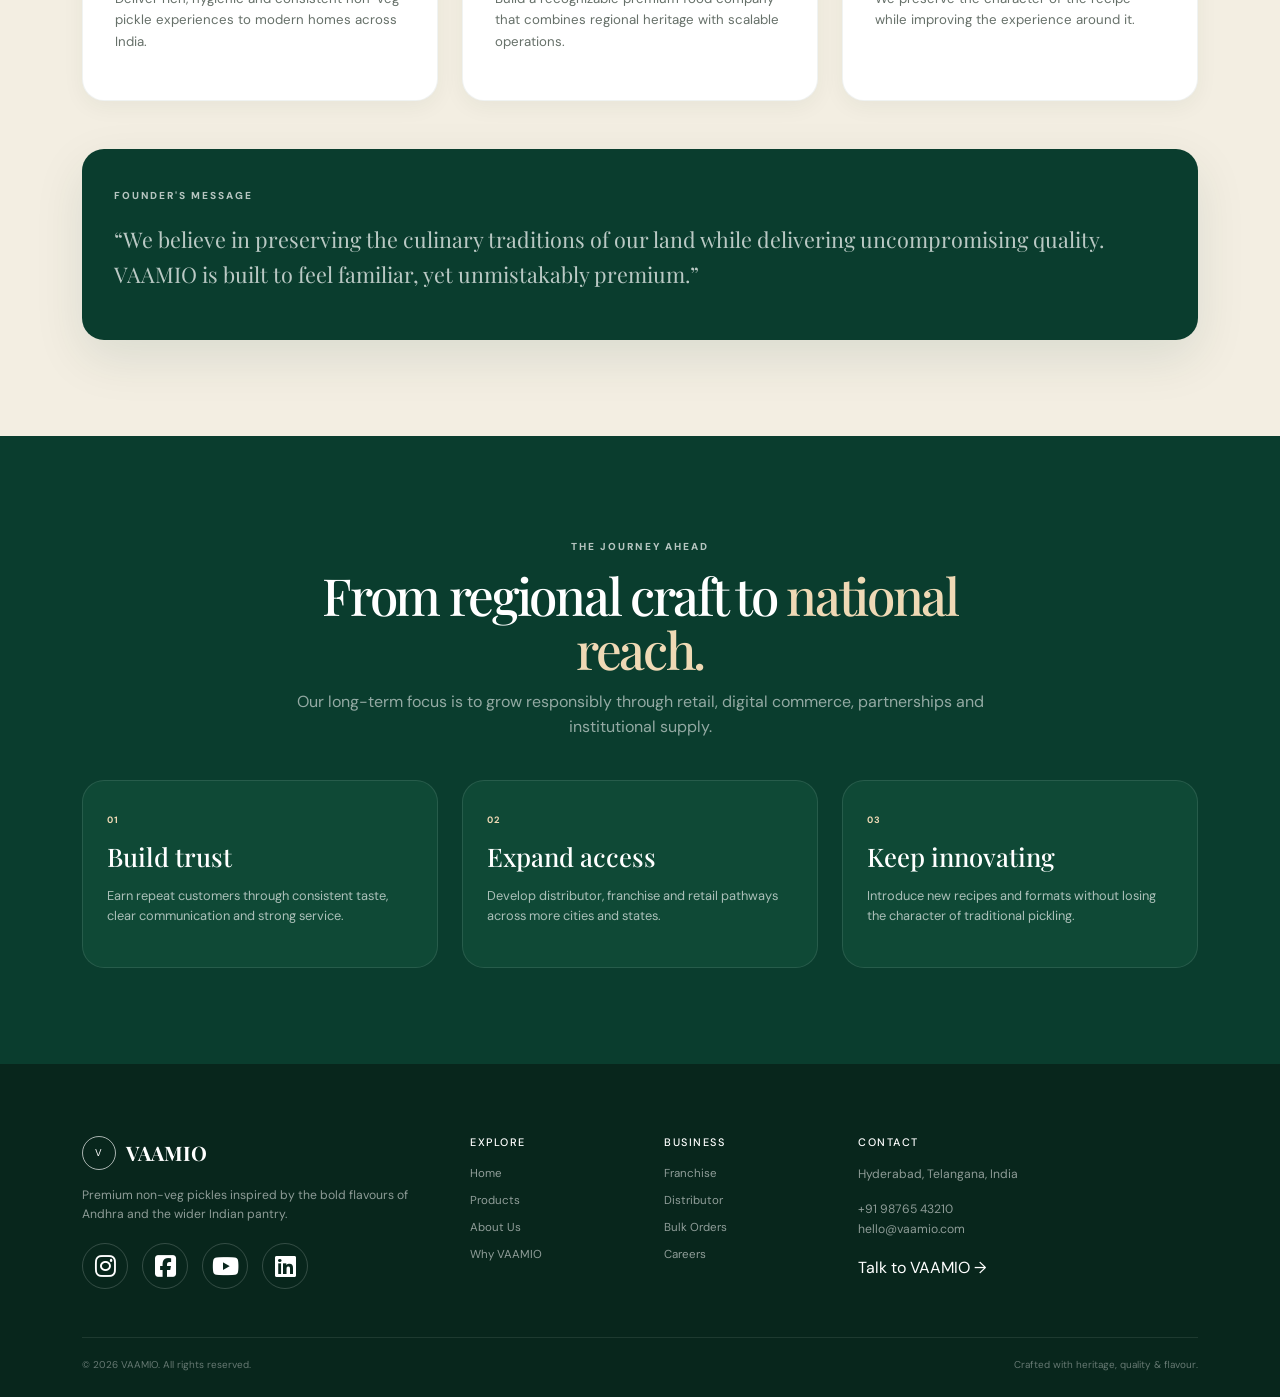
==== commit a0877d85: "Initial Files" ====
--- a/About us/About.html
+++ b/About us/About.html
@@ -136,9 +136,9 @@
             </section>
             <section class="section-shell light-section">
                 <div class="container">
-                    <div class="row g-5 align-items-center">
+                    <div class="row g-5 align-items-center story-row">
                       <div class="col-lg-6 story-image">
-                            <img src="mutton pickle.png" alt="Traditional Mutton Pickle" loading="lazy" onerror="this.src='https://placehold.co/800x800/e8dfce/0a3d2e?text=Traditional+Mutton+Pickle';">
+                            <img src="/mutton pickle.png" alt="Traditional Mutton Pickle" loading="lazy">
                         </div>
                         <div class="col-lg-6 story-copy">
                             <span class="eyebrow dark">
--- a/About us/About.css
+++ b/About us/About.css
@@ -1193,4 +1193,45 @@
     .stat-box span {
         font-size: .46rem;
     }
+}
+/* =========================
+   SAME HERO HEIGHT ON ALL PAGES
+========================= */
+
+.page-hero {
+    height: 420px !important;
+    min-height: 420px !important;
+
+    padding: 0 !important;
+
+    display: flex;
+    align-items: center;
+}
+
+.page-hero .container {
+    width: 100%;
+}
+
+/* Tablet */
+@media (max-width: 1199.98px) {
+    .page-hero {
+        height: 400px !important;
+        min-height: 400px !important;
+    }
+}
+
+/* Mobile */
+@media (max-width: 767.98px) {
+    .page-hero {
+        height: 360px !important;
+        min-height: 360px !important;
+    }
+}
+
+/* Small mobile */
+@media (max-width: 480px) {
+    .page-hero {
+        height: 340px !important;
+        min-height: 340px !important;
+    }
 }
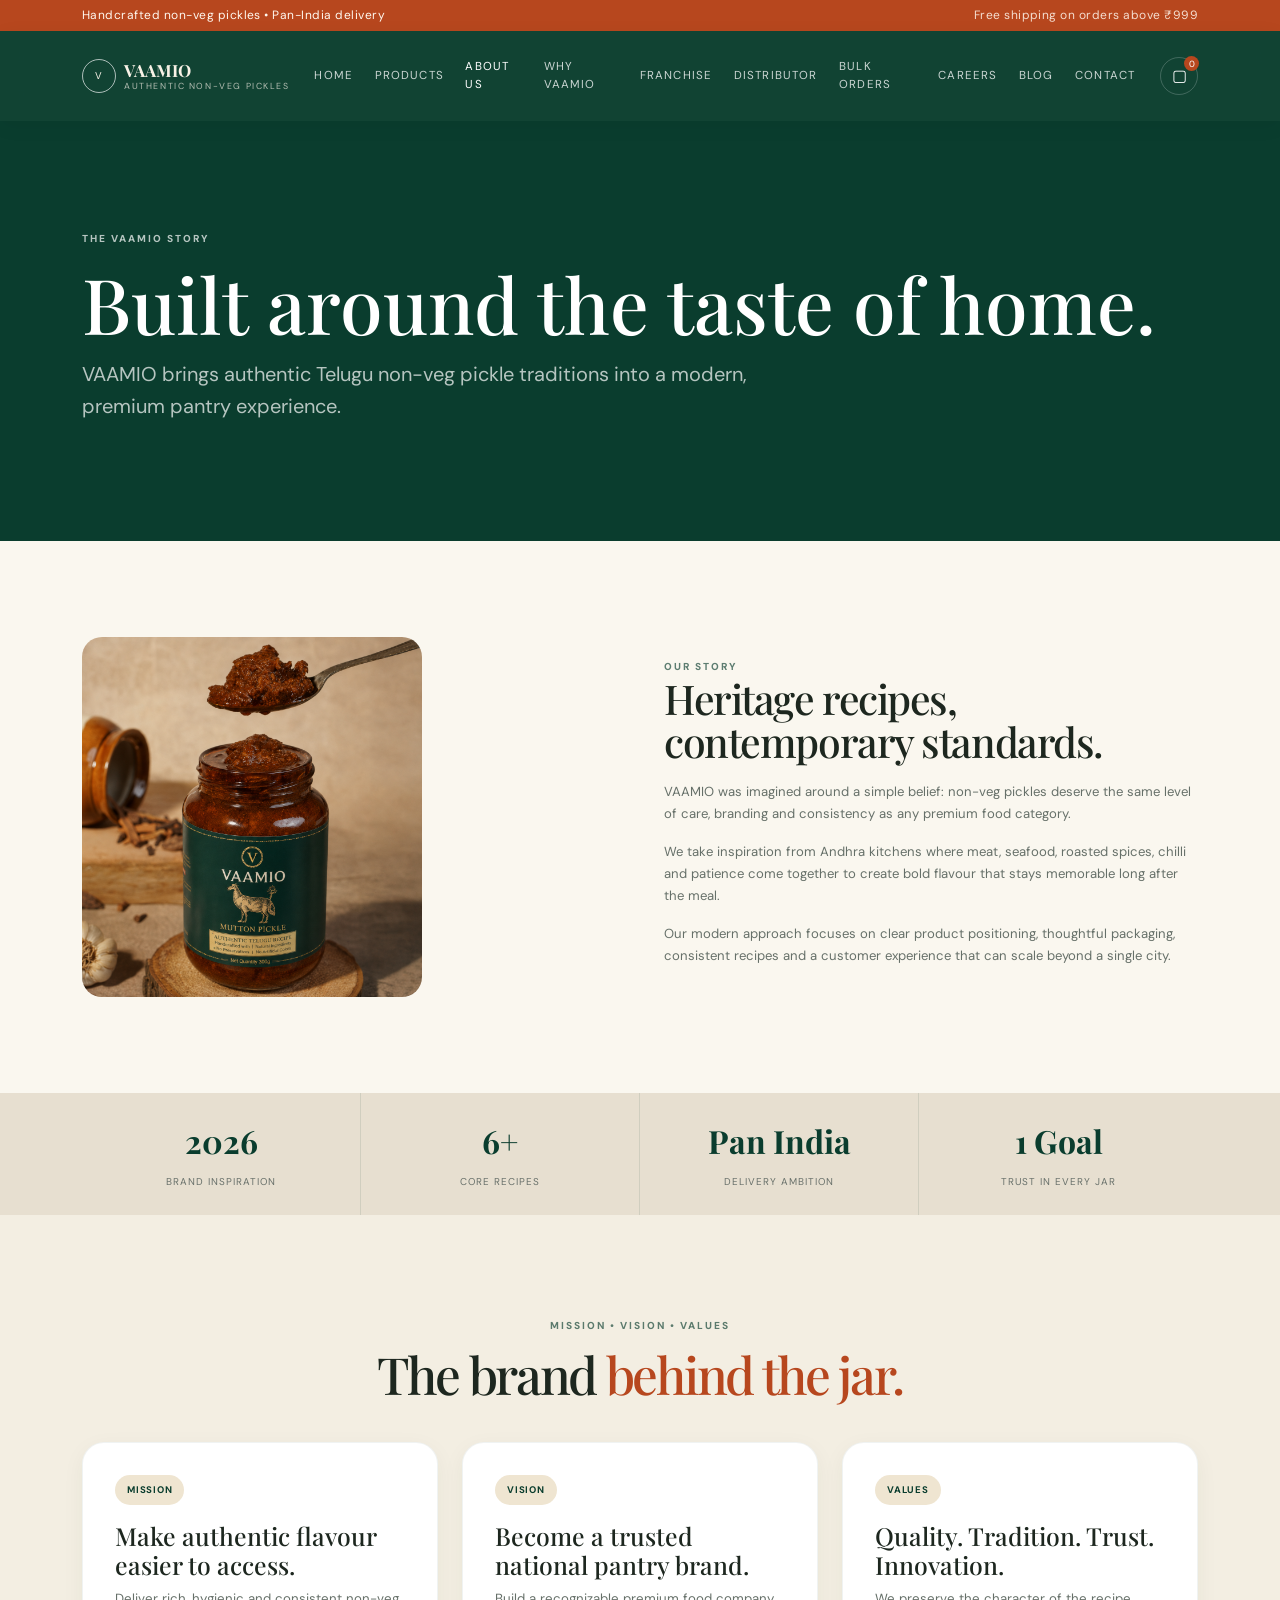
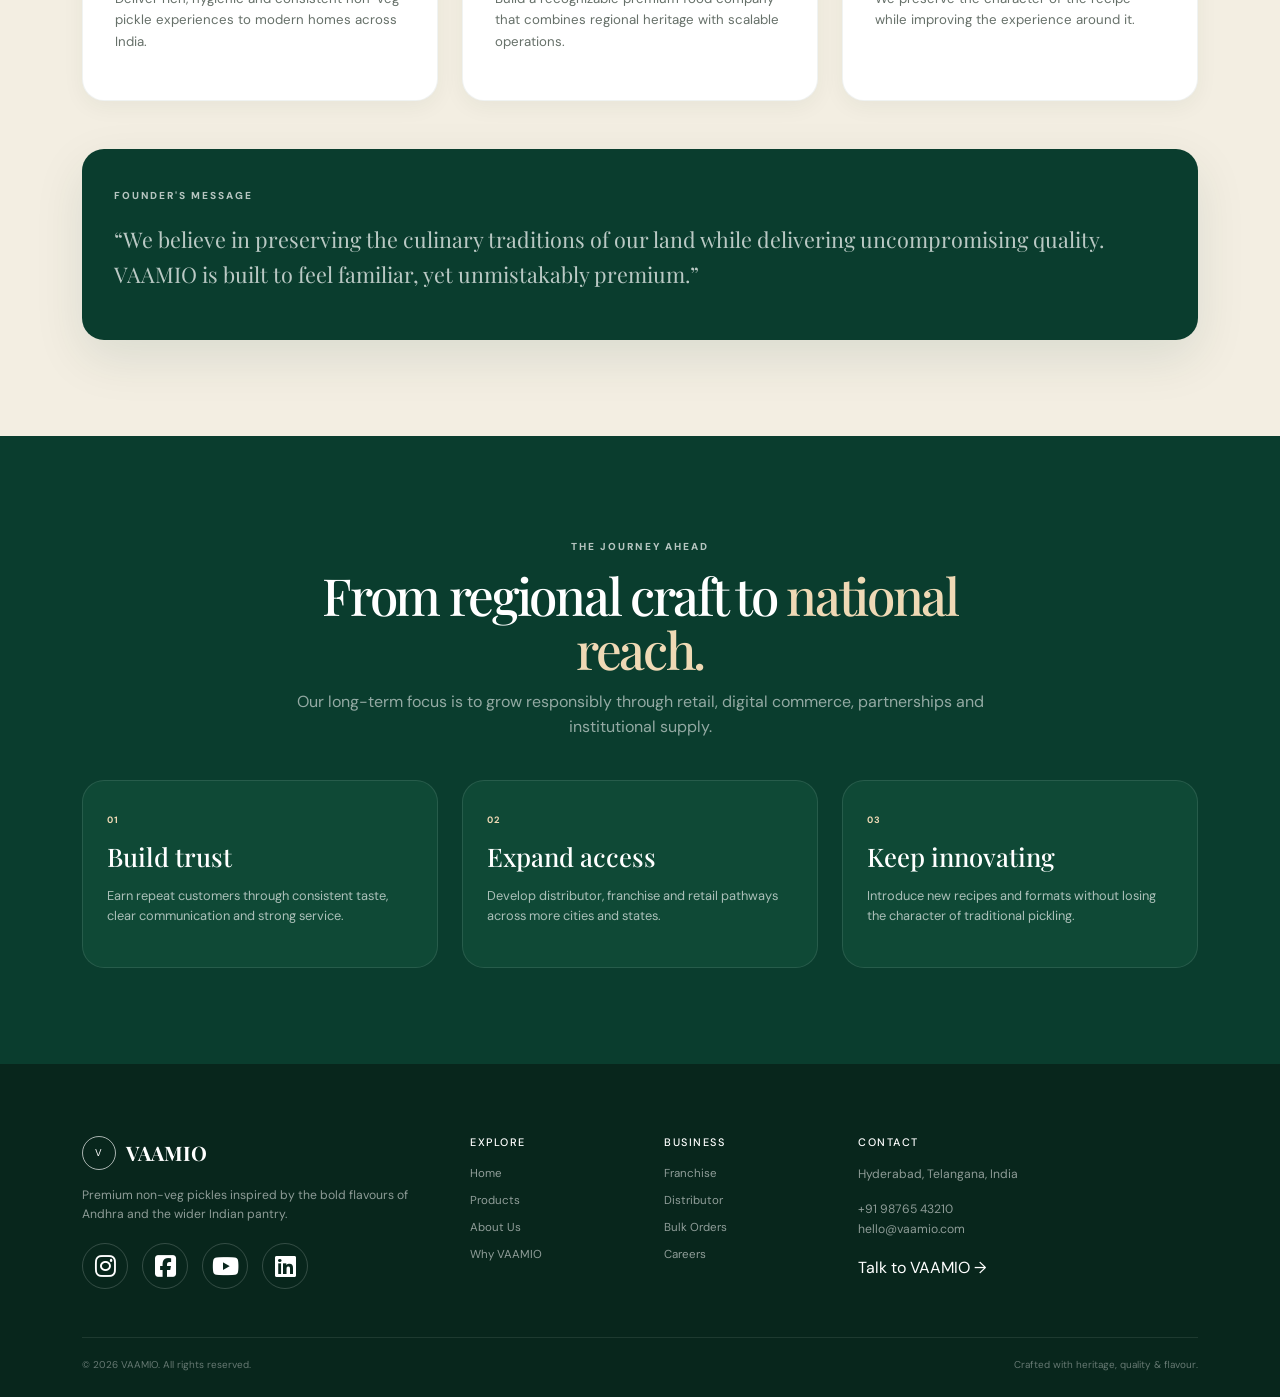
==== commit c7c35dc4: "Initial Files'" ====
--- a/About us/About.html
+++ b/About us/About.html
@@ -8,6 +8,7 @@
         <title>
             About VAAMIO | Our Story
         </title>
+        <link rel="icon" type="image/png" href="/logo img.png">
         <link href="https://cdn.jsdelivr.net/npm/bootstrap@5.3.3/dist/css/bootstrap.min.css" rel="stylesheet">
         <link href="https://fonts.googleapis.com/css2?family=DM+Sans:wght@400;500;600;700&family=Playfair+Display:wght@500;600;700&display=swap" rel="stylesheet">
         <link rel="stylesheet"href="https://cdnjs.cloudflare.com/ajax/libs/font-awesome/6.5.2/css/all.min.css">
@@ -58,7 +59,7 @@
                                 </a>
                             </li>
                             <li class="nav-item">
-                                <a class="nav-link " href="/About us/About.html">
+                                <a class="nav-link active" href="/About us/About.html">
                                     About Us
                                 </a>
                             </li>
@@ -88,7 +89,7 @@
                                 </a>
                             </li>
                             <li class="nav-item">
-                                <a class="nav-link active" href="/Blog/Blog.html">
+                                <a class="nav-link " href="/Blog/Blog.html">
                                     Blog
                                 </a>
                             </li>
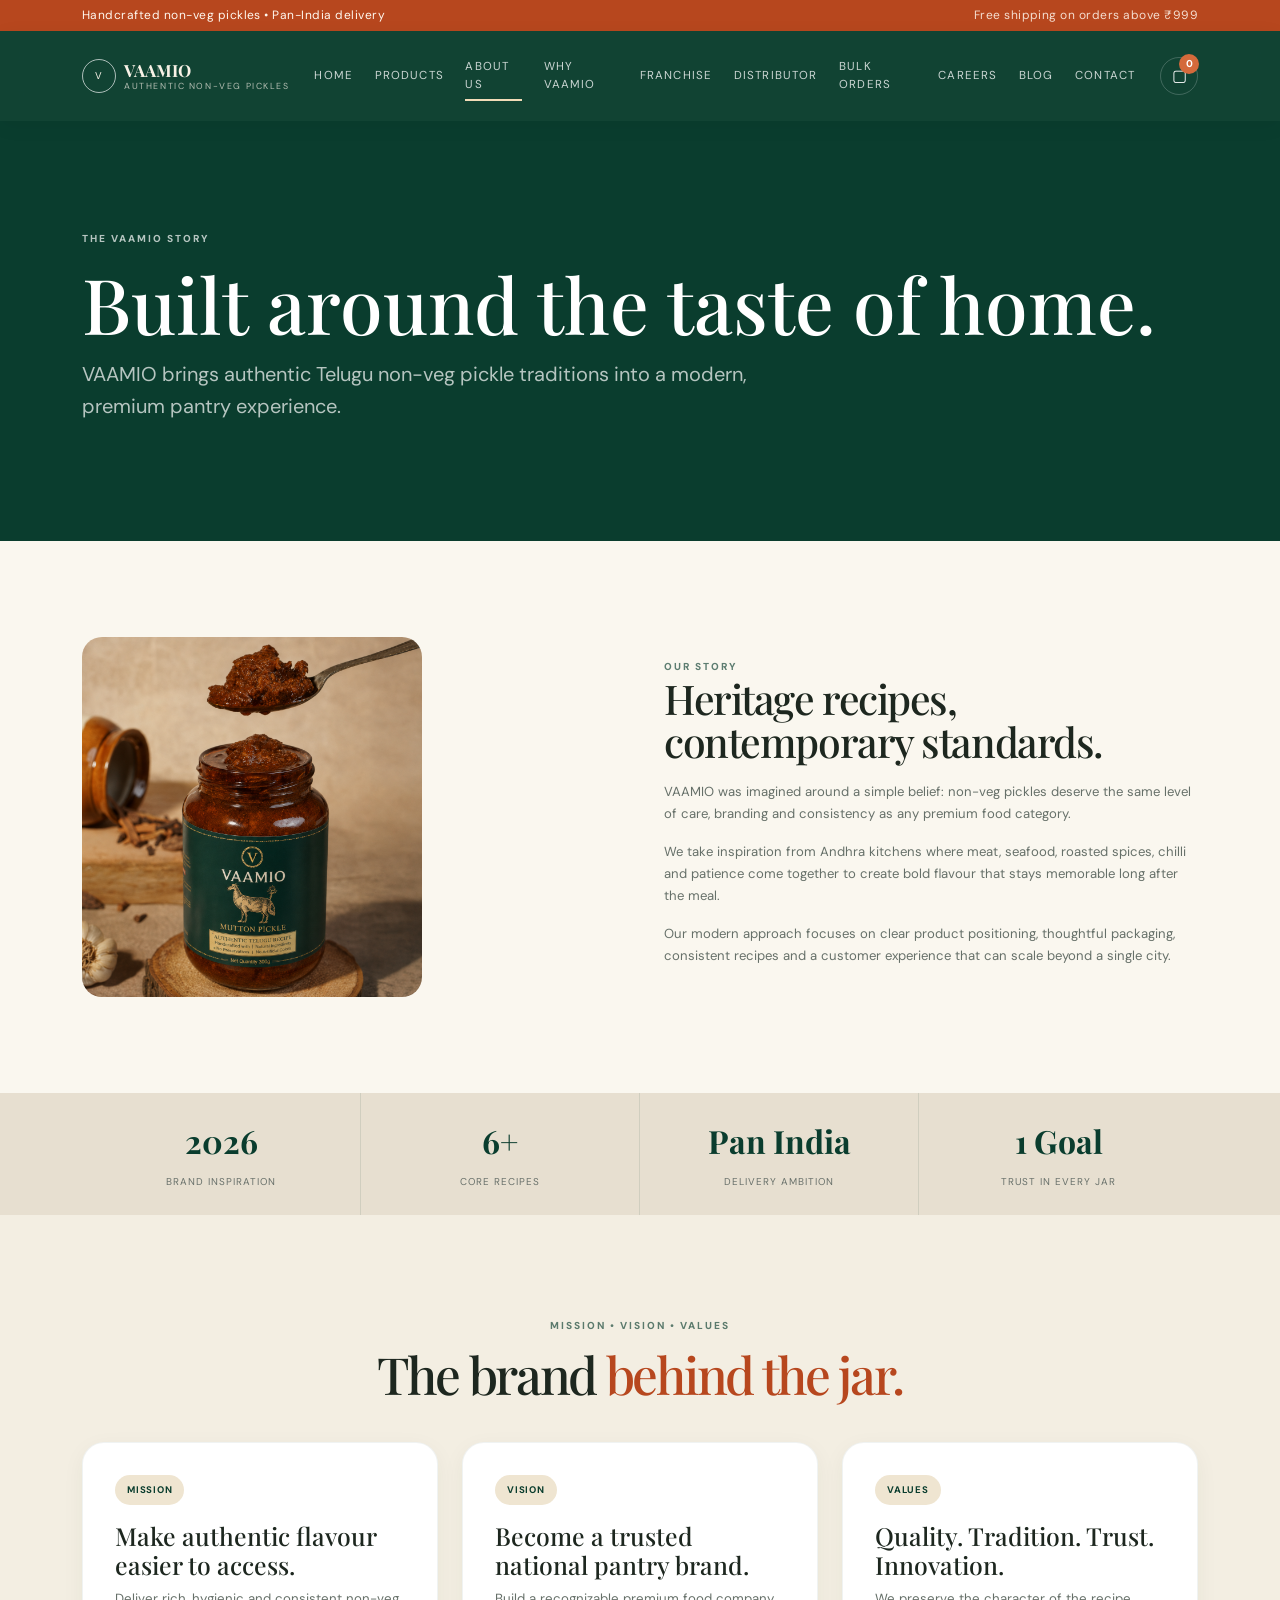
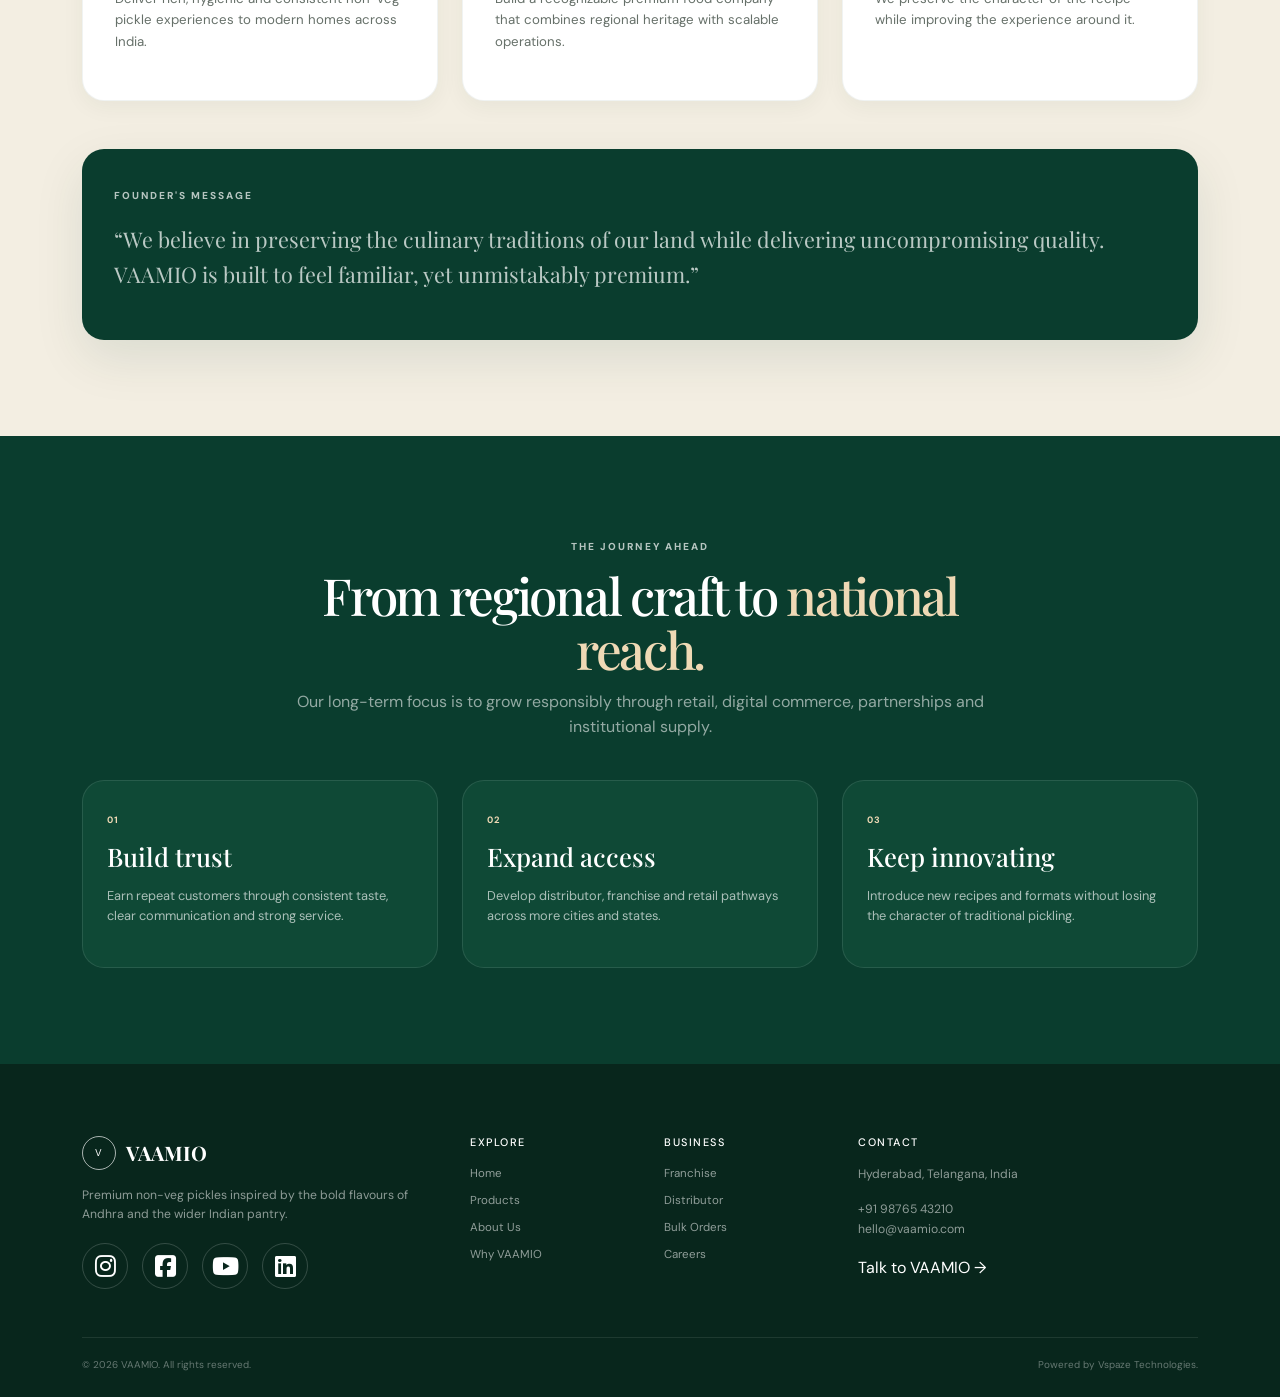
==== commit e94c4813: "Initial Files" ====
--- a/About us/About.html
+++ b/About us/About.html
@@ -415,7 +415,7 @@
                         © 2026 VAAMIO. All rights reserved.
                     </span>
                     <span>
-                        Crafted with heritage, quality & flavour.
+                        Powered by Vspaze Technologies.
                     </span>
                 </div>
             </div>
@@ -461,7 +461,7 @@
             <div class="offcanvas-body d-flex flex-column">
                 <div id="cartItems" class="cart-items">
                     <div class="empty-cart">
-                        Your cart is waiting for its first jar.
+                        No Items in Cart.
                     </div>
                 </div>
                 <div class="mt-auto pt-4 border-top">
@@ -492,7 +492,7 @@
         </div>
         <script src="https://cdn.jsdelivr.net/npm/bootstrap@5.3.3/dist/js/bootstrap.bundle.min.js">
         </script>
-        <script src="site.js">
+        <script src="/index.js">
         </script>
     </body>
 </html>
--- a/About us/About.css
+++ b/About us/About.css
@@ -152,19 +152,47 @@
 }
 
 .nav-link {
+    position: relative;
+
     color: rgba(255, 255, 255, .78) !important;
 
     font-size: .72rem;
-
     text-transform: uppercase;
     letter-spacing: .1em;
 
     padding: .65rem .55rem !important;
-}
-
-.nav-link:hover,
-.nav-link.active {
-    color: #fff !important;
+
+    transition: color .25s ease;
+}
+
+/* Sliding underline */
+.nav-link::after {
+    content: "";
+
+    position: absolute;
+
+    left: .55rem;
+    right: .55rem;
+    bottom: .25rem;
+
+    height: 2px;
+
+    background: #f2dcb8;
+
+    transform: scaleX(0);
+    transform-origin: left;
+
+    transition: transform .35s ease;
+}
+
+/* Hover animation */
+.nav-link:hover {
+    color: #f2dcb8 !important;
+}
+
+.nav-link:hover::after,
+.nav-link.active::after {
+    transform: scaleX(1);
 }
 
 .nav-actions .icon-btn {
@@ -1234,4 +1262,82 @@
         height: 340px !important;
         min-height: 340px !important;
     }
+}
+/* =====================================================
+   CART COUNT BADGE - SAME ON ALL PAGES
+===================================================== */
+
+.cart-btn {
+    position: relative;
+}
+
+.cart-btn #cartCount {
+    position: absolute;
+
+    top: -4px;
+    right: -2px;
+
+    width: 20px;
+    height: 20px;
+
+    display: flex;
+    align-items: center;
+    justify-content: center;
+
+    padding: 0;
+    margin: 0;
+
+    border-radius: 50%;
+
+    font-family: "DM Sans", sans-serif !important;
+    font-size: 10px !important;
+    font-weight: 700 !important;
+    line-height: 20px !important;
+
+    color: #fff;
+    background: #d46a3b;
+
+    box-sizing: border-box;
+}
+/* =========================================================
+   FOOTER LINK HOVER - WORD LENGTH UNDERLINE
+========================================================= */
+
+.footer-links a {
+    position: relative;
+    display: inline-block;
+
+    width: fit-content;
+
+    color: rgba(255, 255, 255, 0.68);
+
+    transition: color .25s ease;
+}
+
+.footer-links a::after {
+    content: "";
+
+    position: absolute;
+
+    left: 0;
+    bottom: -4px;
+
+    width: 100%;
+    height: 1.5px;
+
+    background: #f2dcb8;
+
+    transform: scaleX(0);
+    transform-origin: left;
+
+    transition:
+        transform .35s cubic-bezier(.65, 0, .35, 1);
+}
+
+.footer-links a:hover {
+    color: #f2dcb8;
+}
+
+.footer-links a:hover::after {
+    transform: scaleX(1);
 }
